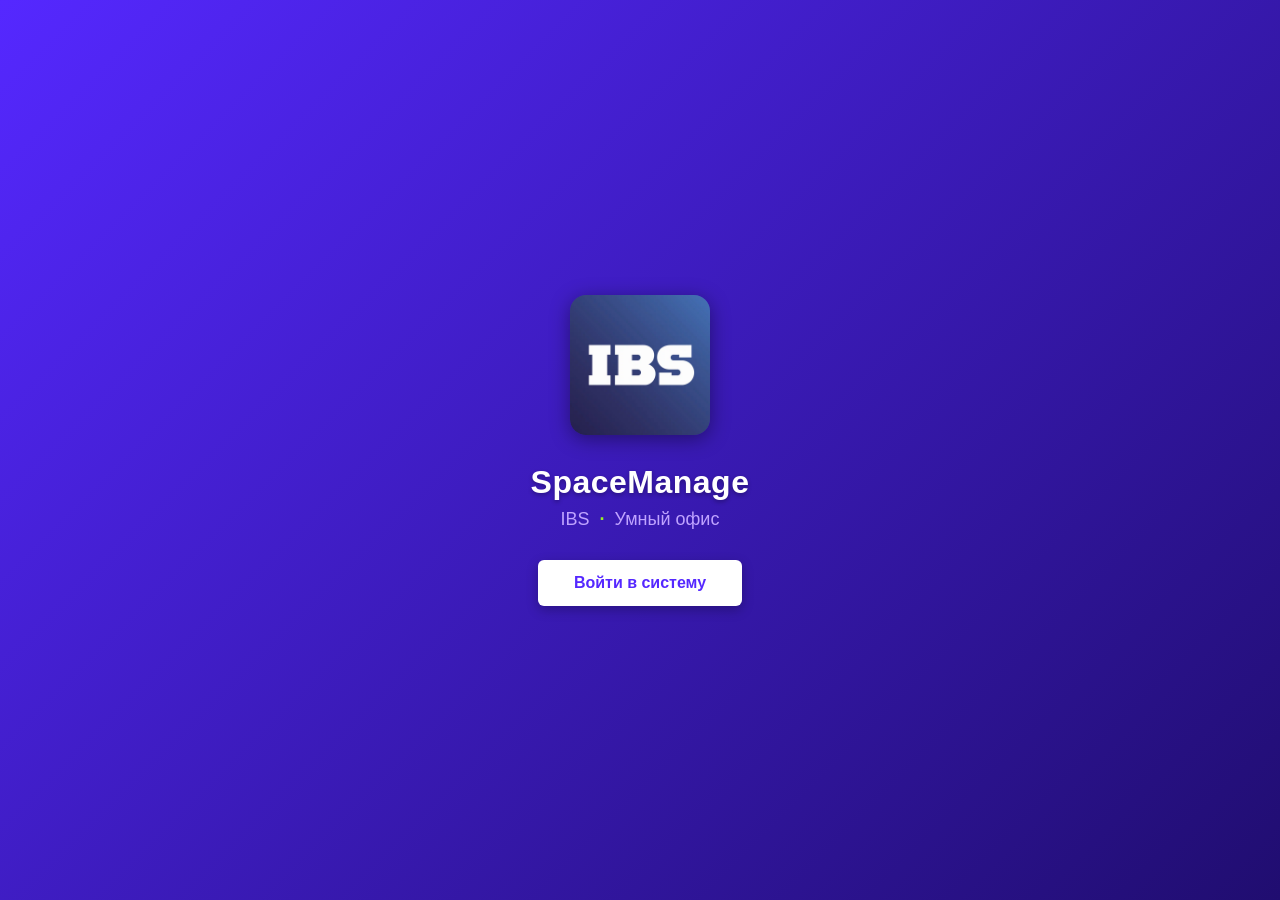
==== frontend/index.html @ 96b79b05 "Basic Frontend connect" ====
<!DOCTYPE html>
<html lang="ru">
<head>
    <meta charset="UTF-8">
    <meta name="viewport" content="width=device-width, initial-scale=1.0">
    <title>SpaceManage — IBS Умный офис</title>
    <style>
        body {
            font-family: Arial, sans-serif;
            background: linear-gradient(135deg, #5528ff 0%, #200d70 100%);
            display: flex;
            flex-direction: column;
            justify-content: center;
            align-items: center;
            height: 100vh;
            margin: 0;
        }
        @keyframes shake {
            0%, 100% { transform: translateX(0); }
            20% { transform: translateX(-8px); }
            40% { transform: translateX(8px); }
            60% { transform: translateX(-8px); }
            80% { transform: translateX(8px); }
        }

        .submit-btn.error {
            background-color: #e74c3c !important;
            color: #fff !important;
            animation: shake 0.4s ease;
        }
        .brand-container { text-align: center; margin-bottom: 30px; }
        .brand-logo { width: 140px; height: 140px; border-radius: 16px; box-shadow: 0 4px 20px rgba(0, 0, 0, 0.4); margin-bottom: 25px; }
        .brand-title { font-size: 32px; font-weight: 700; color: #ffffff; margin: 0 0 8px 0; text-shadow: 0 2px 4px rgba(0,0,0,0.3); letter-spacing: 0.5px; }
        .brand-subtitle { font-size: 18px; color: #bfa3ff; margin: 0; font-weight: normal; }
        .brand-subtitle span { color: #96f023; font-weight: bold; margin: 0 5px; }
        .open-btn { padding: 14px 36px; font-size: 16px; font-weight: bold; color: #5528ff; background-color: #ffffff; border: none; border-radius: 6px; cursor: pointer; transition: all 0.3s ease; box-shadow: 0 4px 12px rgba(0,0,0,0.25); }
        .open-btn:hover { background-color: #f3f4f6; transform: translateY(-2px); box-shadow: 0 6px 18px rgba(0,0,0,0.35); }
        .modal-overlay { display: none; position: fixed; top: 0; left: 0; width: 100%; height: 100%; background-color: rgba(32, 13, 112, 0.6); justify-content: center; align-items: center; z-index: 1000; backdrop-filter: blur(4px); }
        .modal-content { background-color: #fff; padding: 30px; border-radius: 12px; width: 100%; max-width: 400px; box-shadow: 0 10px 30px rgba(0, 0, 0, 0.4); position: relative; }
        .close-btn { position: absolute; top: 10px; right: 15px; font-size: 26px; cursor: pointer; color: #aaa; line-height: 1; }
        .close-btn:hover { color: #5528ff; }
        h2 { margin-top: 0; margin-bottom: 25px; text-align: center; color: #5528ff; font-size: 24px; }
        .form-group { margin-bottom: 18px; }
        .form-group label { display: block; margin-bottom: 6px; font-weight: bold; color: #4b5563; font-size: 14px; }
        .form-group input, .form-group select { width: 100%; padding: 11px; border: 1px solid #d1d5db; border-radius: 6px; box-sizing: border-box; font-size: 14px; outline: none; transition: all 0.2s; }
        .form-group input:focus, .form-group select:focus { border-color: #96f023; box-shadow: 0 0 0 3px rgba(150, 240, 35, 0.3); }
        .submit-btn { width: 100%; padding: 12px; background-color: #96f023; color: #200d70; border: none; border-radius: 6px; font-size: 16px; font-weight: bold; cursor: pointer; margin-top: 10px; transition: all 0.2s; box-shadow: 0 2px 6px rgba(150, 240, 35, 0.2); }
        .submit-btn:hover { background-color: #82df14; box-shadow: 0 4px 12px rgba(150, 240, 35, 0.4); }
        .error-msg { color: #e74c3c; font-size: 12px; margin-top: 5px; display: block; text-align: center; }
    </style>
</head>
<body>

    <div class="brand-container">
        <img class="brand-logo" src="ibs-logo.png" alt="IBS Logo">
        <h1 class="brand-title">SpaceManage</h1>
        <p class="brand-subtitle">IBS <span>·</span> Умный офис</p>
    </div>

    <button class="open-btn" id="openModalBtn">Войти в систему</button>

    <div class="modal-overlay" id="modalOverlay">
        <div class="modal-content">
            <span class="close-btn" id="closeModalBtn">&times;</span>
            <h2>Авторизация</h2>
            <form id="loginForm">
                <div class="form-group">
                    <label for="username">Логин:</label>
                    <input type="text" id="username" required placeholder="Введите логин">
                </div>
                <div class="form-group">
                    <label for="password">Пароль:</label>
                    <input type="password" id="password" required placeholder="Введите пароль">
                </div>
                <div class="form-group">
                    <label for="role">Роль в системе:</label>
                    <select id="role" required>
                        <option value="" disabled selected>Выберите роль</option>
                        <option value="admin">Администратор</option>
                        <option value="employee">Сотрудник</option>
                    </select>
                </div>
                <button type="submit" class="submit-btn">Подтвердить</button>
                <div id="loginError" class="error-msg"></div>
            </form>
        </div>
    </div>

    <script>
        const modalOverlay = document.getElementById('modalOverlay');
        const openModalBtn = document.getElementById('openModalBtn');
        const closeModalBtn = document.getElementById('closeModalBtn');
        const loginForm = document.getElementById('loginForm');
        const loginError = document.getElementById('loginError');
        const submitBtn = document.querySelector('.submit-btn');

        function showButtonError() {
            submitBtn.classList.remove('error');

            // Перезапускаем анимацию
            void submitBtn.offsetWidth;

            submitBtn.classList.add('error');

            setTimeout(() => {
                submitBtn.classList.remove('error');
            }, 1000);
        }

        openModalBtn.addEventListener('click', () => { 
            modalOverlay.style.display = 'flex';
            loginError.textContent = '';
        });
        closeModalBtn.addEventListener('click', () => { modalOverlay.style.display = 'none'; });
        window.addEventListener('click', (event) => { if (event.target === modalOverlay) modalOverlay.style.display = 'none'; });

        loginForm.addEventListener('submit', (event) => {
            event.preventDefault();

            const username = document.getElementById('username').value.trim();
            const role = document.getElementById('role').value;
            const password = document.getElementById('password').value;
            const errorDiv = document.getElementById('loginError');

            errorDiv.textContent = '';

            if (!username) {
                errorDiv.textContent = 'Введите логин';
                showButtonError();
                return;
            }
            if (!password) {
                errorDiv.textContent = 'Введите пароль';
                showButtonError();
                return;
            }
            if (!role) {
                errorDiv.textContent = 'Выберите роль';
                showButtonError();
                return;
            }

            // Для администратора — строгая проверка логина и пароля
            if (role === 'admin') {
                if (username === 'admin' && password === '1234') {
                    // Сохраняем данные пользователя с флагом isAdmin = true
                    const userData = {
                        name: 'Admin',
                        email: 'admin@ibs.ru',
                        role: 'admin',
                        isAdmin: true
                    };
                    localStorage.setItem('officeUser', JSON.stringify(userData));
                    
                    // Также создаём запись в списке сотрудников
                    let employees = JSON.parse(localStorage.getItem('officeEmployees')) || [];
                    if (!employees.some(emp => emp.name === 'Admin')) {
                        employees.push({
                            id: 1,
                            name: 'Admin',
                            email: 'admin@ibs.ru',
                            password: '1234',
                            isAdmin: true
                        });
                        localStorage.setItem('officeEmployees', JSON.stringify(employees));
                    }
                    
                    modalOverlay.style.display = 'none';
                    loginForm.reset();
                    alert('✅ Успешный вход! Добро пожаловать, администратор.');
                    window.location.href = 'base.html';
                } else {
                    errorDiv.textContent = 'Неверный логин или пароль администратора';
                    showButtonError();
                }
            } 
            // Для сотрудника — любой логин/пароль
            else if (role === 'employee') {
                if (password.length < 1) {
                    errorDiv.textContent = 'Введите пароль для входа';
                    showButtonError();
                    return;
                }
                
                const userData = {
                    name: username,
                    email: `${username.toLowerCase()}@ibs.ru`,
                    role: 'employee',
                    isAdmin: false
                };
                localStorage.setItem('officeUser', JSON.stringify(userData));
                
                // Добавляем сотрудника в список, если его там нет
                let employees = JSON.parse(localStorage.getItem('officeEmployees')) || [];
                if (!employees.some(emp => emp.name === username)) {
                    employees.push({
                        id: Date.now(),
                        name: username,
                        email: `${username.toLowerCase()}@ibs.ru`,
                        password: password || 'user123',
                        isAdmin: false
                    });
                    localStorage.setItem('officeEmployees', JSON.stringify(employees));
                }
                
                modalOverlay.style.display = 'none';
                loginForm.reset();
                alert(`✅ Успешный вход! Добро пожаловать, сотрудник ${username}.`);
                window.location.href = 'base.html';
            }
        });
    </script>

</body>
</html>
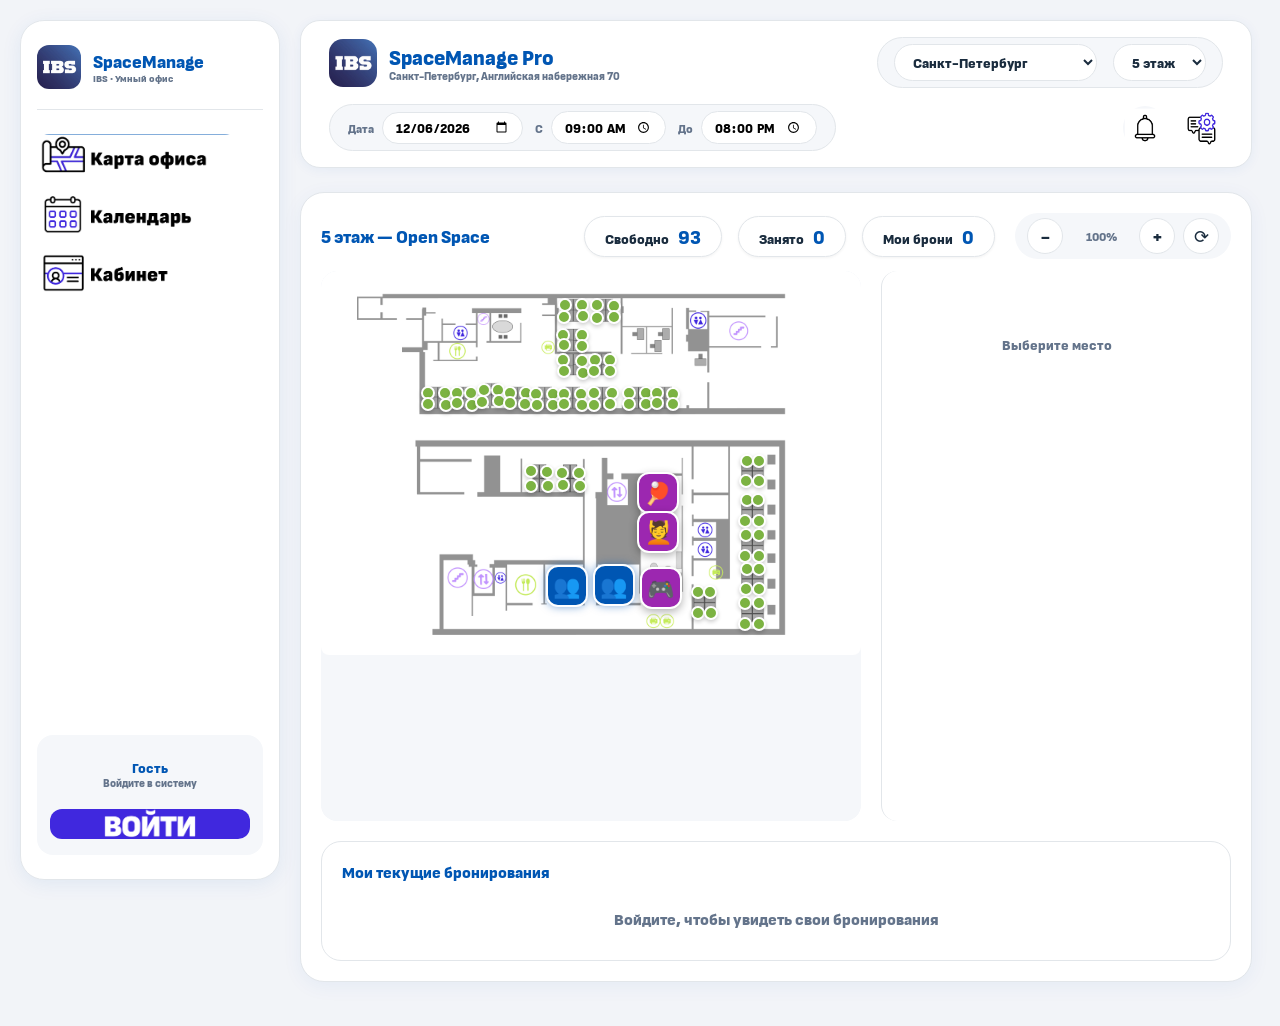
==== commit 8c813196: "frontend connect 1" ====
--- a/frontend/index.html
+++ b/frontend/index.html
@@ -1,215 +1,169 @@
-<!DOCTYPE html>
-<html lang="ru">
-<head>
-    <meta charset="UTF-8">
-    <meta name="viewport" content="width=device-width, initial-scale=1.0">
-    <title>SpaceManage — IBS Умный офис</title>
-    <style>
-        body {
-            font-family: Arial, sans-serif;
-            background: linear-gradient(135deg, #5528ff 0%, #200d70 100%);
-            display: flex;
-            flex-direction: column;
-            justify-content: center;
-            align-items: center;
-            height: 100vh;
-            margin: 0;
-        }
-        @keyframes shake {
-            0%, 100% { transform: translateX(0); }
-            20% { transform: translateX(-8px); }
-            40% { transform: translateX(8px); }
-            60% { transform: translateX(-8px); }
-            80% { transform: translateX(8px); }
-        }
-
-        .submit-btn.error {
-            background-color: #e74c3c !important;
-            color: #fff !important;
-            animation: shake 0.4s ease;
-        }
-        .brand-container { text-align: center; margin-bottom: 30px; }
-        .brand-logo { width: 140px; height: 140px; border-radius: 16px; box-shadow: 0 4px 20px rgba(0, 0, 0, 0.4); margin-bottom: 25px; }
-        .brand-title { font-size: 32px; font-weight: 700; color: #ffffff; margin: 0 0 8px 0; text-shadow: 0 2px 4px rgba(0,0,0,0.3); letter-spacing: 0.5px; }
-        .brand-subtitle { font-size: 18px; color: #bfa3ff; margin: 0; font-weight: normal; }
-        .brand-subtitle span { color: #96f023; font-weight: bold; margin: 0 5px; }
-        .open-btn { padding: 14px 36px; font-size: 16px; font-weight: bold; color: #5528ff; background-color: #ffffff; border: none; border-radius: 6px; cursor: pointer; transition: all 0.3s ease; box-shadow: 0 4px 12px rgba(0,0,0,0.25); }
-        .open-btn:hover { background-color: #f3f4f6; transform: translateY(-2px); box-shadow: 0 6px 18px rgba(0,0,0,0.35); }
-        .modal-overlay { display: none; position: fixed; top: 0; left: 0; width: 100%; height: 100%; background-color: rgba(32, 13, 112, 0.6); justify-content: center; align-items: center; z-index: 1000; backdrop-filter: blur(4px); }
-        .modal-content { background-color: #fff; padding: 30px; border-radius: 12px; width: 100%; max-width: 400px; box-shadow: 0 10px 30px rgba(0, 0, 0, 0.4); position: relative; }
-        .close-btn { position: absolute; top: 10px; right: 15px; font-size: 26px; cursor: pointer; color: #aaa; line-height: 1; }
-        .close-btn:hover { color: #5528ff; }
-        h2 { margin-top: 0; margin-bottom: 25px; text-align: center; color: #5528ff; font-size: 24px; }
-        .form-group { margin-bottom: 18px; }
-        .form-group label { display: block; margin-bottom: 6px; font-weight: bold; color: #4b5563; font-size: 14px; }
-        .form-group input, .form-group select { width: 100%; padding: 11px; border: 1px solid #d1d5db; border-radius: 6px; box-sizing: border-box; font-size: 14px; outline: none; transition: all 0.2s; }
-        .form-group input:focus, .form-group select:focus { border-color: #96f023; box-shadow: 0 0 0 3px rgba(150, 240, 35, 0.3); }
-        .submit-btn { width: 100%; padding: 12px; background-color: #96f023; color: #200d70; border: none; border-radius: 6px; font-size: 16px; font-weight: bold; cursor: pointer; margin-top: 10px; transition: all 0.2s; box-shadow: 0 2px 6px rgba(150, 240, 35, 0.2); }
-        .submit-btn:hover { background-color: #82df14; box-shadow: 0 4px 12px rgba(150, 240, 35, 0.4); }
-        .error-msg { color: #e74c3c; font-size: 12px; margin-top: 5px; display: block; text-align: center; }
-    </style>
-</head>
-<body>
-
-    <div class="brand-container">
-        <img class="brand-logo" src="ibs-logo.png" alt="IBS Logo">
-        <h1 class="brand-title">SpaceManage</h1>
-        <p class="brand-subtitle">IBS <span>·</span> Умный офис</p>
-    </div>
-
-    <button class="open-btn" id="openModalBtn">Войти в систему</button>
-
-    <div class="modal-overlay" id="modalOverlay">
-        <div class="modal-content">
-            <span class="close-btn" id="closeModalBtn">&times;</span>
-            <h2>Авторизация</h2>
-            <form id="loginForm">
-                <div class="form-group">
-                    <label for="username">Логин:</label>
-                    <input type="text" id="username" required placeholder="Введите логин">
-                </div>
-                <div class="form-group">
-                    <label for="password">Пароль:</label>
-                    <input type="password" id="password" required placeholder="Введите пароль">
-                </div>
-                <div class="form-group">
-                    <label for="role">Роль в системе:</label>
-                    <select id="role" required>
-                        <option value="" disabled selected>Выберите роль</option>
-                        <option value="admin">Администратор</option>
-                        <option value="employee">Сотрудник</option>
-                    </select>
-                </div>
-                <button type="submit" class="submit-btn">Подтвердить</button>
-                <div id="loginError" class="error-msg"></div>
-            </form>
-        </div>
-    </div>
-
-    <script>
-        const modalOverlay = document.getElementById('modalOverlay');
-        const openModalBtn = document.getElementById('openModalBtn');
-        const closeModalBtn = document.getElementById('closeModalBtn');
-        const loginForm = document.getElementById('loginForm');
-        const loginError = document.getElementById('loginError');
-        const submitBtn = document.querySelector('.submit-btn');
-
-        function showButtonError() {
-            submitBtn.classList.remove('error');
-
-            // Перезапускаем анимацию
-            void submitBtn.offsetWidth;
-
-            submitBtn.classList.add('error');
-
-            setTimeout(() => {
-                submitBtn.classList.remove('error');
-            }, 1000);
-        }
-
-        openModalBtn.addEventListener('click', () => { 
-            modalOverlay.style.display = 'flex';
-            loginError.textContent = '';
-        });
-        closeModalBtn.addEventListener('click', () => { modalOverlay.style.display = 'none'; });
-        window.addEventListener('click', (event) => { if (event.target === modalOverlay) modalOverlay.style.display = 'none'; });
-
-        loginForm.addEventListener('submit', (event) => {
-            event.preventDefault();
-
-            const username = document.getElementById('username').value.trim();
-            const role = document.getElementById('role').value;
-            const password = document.getElementById('password').value;
-            const errorDiv = document.getElementById('loginError');
-
-            errorDiv.textContent = '';
-
-            if (!username) {
-                errorDiv.textContent = 'Введите логин';
-                showButtonError();
-                return;
-            }
-            if (!password) {
-                errorDiv.textContent = 'Введите пароль';
-                showButtonError();
-                return;
-            }
-            if (!role) {
-                errorDiv.textContent = 'Выберите роль';
-                showButtonError();
-                return;
-            }
-
-            // Для администратора — строгая проверка логина и пароля
-            if (role === 'admin') {
-                if (username === 'admin' && password === '1234') {
-                    // Сохраняем данные пользователя с флагом isAdmin = true
-                    const userData = {
-                        name: 'Admin',
-                        email: 'admin@ibs.ru',
-                        role: 'admin',
-                        isAdmin: true
-                    };
-                    localStorage.setItem('officeUser', JSON.stringify(userData));
-                    
-                    // Также создаём запись в списке сотрудников
-                    let employees = JSON.parse(localStorage.getItem('officeEmployees')) || [];
-                    if (!employees.some(emp => emp.name === 'Admin')) {
-                        employees.push({
-                            id: 1,
-                            name: 'Admin',
-                            email: 'admin@ibs.ru',
-                            password: '1234',
-                            isAdmin: true
-                        });
-                        localStorage.setItem('officeEmployees', JSON.stringify(employees));
-                    }
-                    
-                    modalOverlay.style.display = 'none';
-                    loginForm.reset();
-                    alert('✅ Успешный вход! Добро пожаловать, администратор.');
-                    window.location.href = 'base.html';
-                } else {
-                    errorDiv.textContent = 'Неверный логин или пароль администратора';
-                    showButtonError();
-                }
-            } 
-            // Для сотрудника — любой логин/пароль
-            else if (role === 'employee') {
-                if (password.length < 1) {
-                    errorDiv.textContent = 'Введите пароль для входа';
-                    showButtonError();
-                    return;
-                }
-                
-                const userData = {
-                    name: username,
-                    email: `${username.toLowerCase()}@ibs.ru`,
-                    role: 'employee',
-                    isAdmin: false
-                };
-                localStorage.setItem('officeUser', JSON.stringify(userData));
-                
-                // Добавляем сотрудника в список, если его там нет
-                let employees = JSON.parse(localStorage.getItem('officeEmployees')) || [];
-                if (!employees.some(emp => emp.name === username)) {
-                    employees.push({
-                        id: Date.now(),
-                        name: username,
-                        email: `${username.toLowerCase()}@ibs.ru`,
-                        password: password || 'user123',
-                        isAdmin: false
-                    });
-                    localStorage.setItem('officeEmployees', JSON.stringify(employees));
-                }
-                
-                modalOverlay.style.display = 'none';
-                loginForm.reset();
-                alert(`✅ Успешный вход! Добро пожаловать, сотрудник ${username}.`);
-                window.location.href = 'base.html';
-            }
-        });
-    </script>
-
-</body>
+<!DOCTYPE html>
+<html lang="ru">
+<head>
+    <meta charset="UTF-8">
+    <meta name="viewport" content="width=device-width, initial-scale=1.0, user-scalable=no">
+    <title>SpaceManage Pro — IBS</title>
+    <link rel="stylesheet" href="css/base.css">
+</head>
+<body>
+<div class="app-wrapper">
+    <div class="sidebar-menu">
+        <div class="menu-logo">
+            <div class="menu-logo-img" id="menuLogoContainer">IBS</div>
+            <div class="menu-logo-text"><h2>SpaceManage</h2><p>IBS · Умный офис</p></div>
+        </div>
+        <div class="menu-nav">
+            <div class="menu-item btn-mp animated-btn" data-page="map">Карта офиса</div>
+            <div class="menu-item btn-cl animated-btn" data-page="calendar">Календарь</div>
+            <div class="menu-item btn-wp animated-btn" data-page="profile">Личный кабинет</div>
+        </div>
+        <div class="menu-user-card" id="menuUserCard">
+            <div class="menu-user-name" id="menuUserName">Гость</div>
+            <div class="menu-user-email" id="menuUserEmail">Войдите в систему</div>
+            <button class="btn-enter animated-btn" id="menuLoginBtn">Войти</button>
+            <button class="btn-ex animated-btn" id="menuLogoutBtn">Выйти</button>
+        </div>
+    </div>
+    <div class="main-area">
+        <div class="main-header">
+            <div class="logo-area">
+                <div class="logo-img-header" id="headerLogoContainer">IBS</div>
+                <div class="logo-text"><h1>SpaceManage Pro</h1><p>Санкт-Петербург, Английская набережная 70</p></div>
+            </div>
+            <div class="nav-controls">
+                <div class="office-selector"><select id="officeSelect"><option value="spb" selected>Санкт-Петербург</option><option value="msk">Москва — в разработке</option><option value="kazan">Казань — в разработке</option></select></div>
+                <div class="floor-selector"><select id="floorSelect"><option value="5" selected>5 этаж</option><option value="3">3 этаж</option></select></div>
+            </div>
+            <div class="filter-bar">
+                <div class="filter-group"><label>Дата</label><input type="date" id="globalDateFilter"></div>
+                <div class="filter-group"><label>С</label><input type="time" id="globalStartFilter" value="09:00"></div>
+                <div class="filter-group"><label>До</label><input type="time" id="globalEndFilter" value="20:00"></div>
+            </div>
+            <div class="header-actions">
+                <div class="dropdown"><button class="icon-btn animated-btn" id="notifBtn"></button><span id="notifBadge" class="notification-badge"></span><div class="dropdown-menu" id="notifMenu"><div class="dropdown-header">Уведомления<button id="clearAllNotifBtn" style="background:none;border:none;cursor:pointer;">✖</button></div><div id="notificationsList"></div></div></div>
+                <div class="dropdown"><button class="icon-btn animated-btn" id="profileBtn"></button><div class="dropdown-menu" id="profileMenu"><div class="dropdown-header" id="profileHeader">Профиль</div><div class="dropdown-item" id="viewProfileBtn">Мой профиль</div><div class="dropdown-item" id="loginBtnItem">Войти</div><div class="dropdown-item" id="logoutBtnItem" style="display:none;">Выйти</div></div></div>
+            </div>
+        </div>
+        <div id="mapPage"></div>
+        <div id="calendarPage" class="calendar-view">
+            <div class="calendar-stats">
+                <div class="stat-card">Мои брони <span id="calendarBookingsCount">0</span></div>
+            </div>
+            <div class="calendar-header"><button class="btn btn-secondary" id="prevMonthBtn">Назад</button><h2 id="currentMonthYear"></h2><button class="btn btn-secondary" id="nextMonthBtn">Вперёд</button></div>
+            <div class="calendar-grid" id="calendarGrid"><div class="calendar-weekday">Пн</div><div class="calendar-weekday">Вт</div><div class="calendar-weekday">Ср</div><div class="calendar-weekday">Чт</div><div class="calendar-weekday">Пт</div><div class="calendar-weekday">Сб</div><div class="calendar-weekday">Вс</div></div>
+        </div>
+        <div id="profilePage" class="profile-page">
+            <div class="profile-header"><div class="profile-title">Личный кабинет</div><button class="back-btn" id="backToMapBtn">На карту</button></div>
+            <div id="profileBookingsContainer" style="margin-bottom:20px;"><h4>Мои активные бронирования</h4><div id="profileBookingsList"></div></div>
+            <div id="adminPanelContainer"></div>
+        </div>
+    </div>
+</div>
+
+<!-- Модальное окно бронирования -->
+<div id="bookingModal" class="booking-modal">
+    <div class="booking-modal-content">
+        <h3>Бронирование места</h3>
+        <div id="modalSelectedSpace" style="margin-bottom: 20px; font-weight: 500; color: var(--ibs-blue);">—</div>
+        <div class="booking-two-columns">
+            <div class="booking-left-column">
+                <div class="form-group">
+                    <label>Дата</label>
+                    <input type="date" id="modalBookingDate">
+                </div>
+                <div class="form-group">
+                    <label>Начало</label>
+                    <input type="time" id="modalStartTime">
+                </div>
+                <div class="form-group">
+                    <label>Конец</label>
+                    <input type="time" id="modalEndTime">
+                </div>
+            </div>
+            <div class="booking-right-column">
+                <div class="invite-group">
+                    <div class="invite-header">
+                        <label>Пригласить коллег</label>
+                        <span id="capacityInfo" class="capacity-info"></span>
+                        <button type="button" class="add-invite-btn" id="addInviteBtn">+</button>
+                    </div>
+                    <div class="invite-list-wrapper">
+                        <div id="inviteListContainer" class="invite-list"></div>
+                    </div>
+                </div>
+            </div>
+        </div>
+        <div class="modal-buttons">
+            <button class="btn-cancel animated-btn" id="closeModalBtn">Отмена</button>
+            <button class="btn-book animated-btn" id="confirmBookingBtn">Забронировать</button>
+        </div>
+    </div>
+</div>
+
+<!-- Подтверждение бронирования -->
+<div class="confirm-popup" id="confirmPopup">
+    <div class="confirm-popup-title">Подтвердите бронирование</div>
+    <div id="confirmPopupInfo">—</div>
+    <div class="confirm-popup-btns">
+        <button class="btn-cancel animated-btn" id="confirmPopupCancelBtn">Отмена</button>
+        <button class="btn-ok animated-btn" id="confirmPopupOkBtn">Подтвердить</button>
+    </div>
+</div>
+
+<!-- Редактирование брони -->
+<div id="editModal" class="booking-modal">
+    <div class="booking-modal-content">
+        <h3>Редактирование брони</h3>
+        <div id="editSelectedSpace" style="margin-bottom: 20px; font-weight: 500; color: var(--ibs-blue);">—</div>
+        <div class="booking-two-columns">
+            <div class="booking-left-column">
+                <div class="form-group">
+                    <label>Дата</label>
+                    <input type="date" id="editBookingDate">
+                </div>
+                <div class="form-group">
+                    <label>Начало</label>
+                    <input type="time" id="editStartTime">
+                </div>
+                <div class="form-group">
+                    <label>Конец</label>
+                    <input type="time" id="editEndTime">
+                </div>
+            </div>
+            <div class="booking-right-column">
+                <div class="invite-group">
+                    <div class="invite-header">
+                        <label>Пригласить коллег</label>
+                        <span id="editCapacityInfo" class="capacity-info"></span>
+                        <button type="button" class="add-invite-btn" id="editAddInviteBtn">+</button>
+                    </div>
+                    <div class="invite-list-wrapper">
+                        <div id="editInviteListContainer" class="invite-list"></div>
+                    </div>
+                </div>
+            </div>
+        </div>
+        <div class="modal-buttons">
+            <button class="btn-ok animated-btn" id="saveEditBtn">Сохранить</button>
+            <button class="animated-btn btn-clo" id="closeEditBtn">Закрыть</button>
+        </div>
+    </div>
+</div>
+
+<!-- Авторизация -->
+<div id="authModal" class="booking-modal">
+    <div class="booking-modal-content">
+        <h3>Авторизация</h3>
+        <div class="form-group"><input type="text" id="loginLogin" placeholder="Логин"></div>
+        <div class="form-group"><input type="password" id="loginPassword" placeholder="Пароль"></div>
+        <div class="modal-buttons">
+            <button class="btn-secondary" id="closeAuthBtn">Отмена</button>
+            <button class="btn-primary" id="doLoginBtn">Войти</button>
+        </div>
+    </div>
+</div>
+<script src="js/floor.js"></script>
+<script src="js/base.js"></script>
+</body>
 </html>
--- a/frontend/css/base.css
+++ b/frontend/css/base.css
@@ -0,0 +1,385 @@
+@font-face {
+    font-family: 'Attractive-Black';
+    src: url('../assets/Attractive-Black.ttf') format('truetype');
+    font-weight: normal;
+    font-style: normal;
+}
+* { box-sizing: border-box; margin: 0; padding: 0; font-family: 'Attractive-Black', 'Segoe UI', sans-serif; }
+body { background-color: #F2F4F8; color: #1A2C3E; }
+
+:root {
+    --ibs-blue: #0056B3;
+    --ibs-lime: #7CB342;
+    --ibs-purple: #9C27B0;
+    --ibs-light-bg: #F5F7FA;
+    --ibs-border: #E2E6EA;
+    --ibs-text-dark: #1A2C3E;
+    --ibs-text-light: #64748B;
+    --ibs-white: #FFFFFF;
+}
+
+.app-wrapper { display: flex; min-height: 100vh; max-width: 1600px; margin: 0 auto; }
+.sidebar-menu {
+    width: 260px; background: var(--ibs-white); border-radius: 24px; margin: 20px 0 20px 20px;
+    padding: 24px 16px; box-shadow: 0 4px 20px rgba(0,86,179,0.08); border: 1px solid var(--ibs-border);
+    display: flex; flex-direction: column; gap: 24px; height: calc(100vh - 40px);
+    position: sticky; top: 20px; overflow-y: auto;
+}
+.menu-logo { display: flex; align-items: center; gap: 12px; padding-bottom: 20px; border-bottom: 1px solid var(--ibs-border); }
+.menu-logo-img { width: 44px; height: 44px; border-radius: 12px; object-fit: contain; background: var(--ibs-blue); display: flex; align-items: center; justify-content: center; color: var(--ibs-white); font-size: 22px; font-weight: 700; flex-shrink: 0; }
+.menu-logo-text h2 { font-size: 1.1rem; color: var(--ibs-blue); font-weight: 700; }
+.menu-logo-text p { font-size: 0.65rem; color: var(--ibs-text-light); }
+.menu-nav { display: flex; flex-direction: column; gap: 8px; }
+.menu-item { display: flex; align-items: center; gap: 14px; padding: 12px 16px; border-radius: 14px; cursor: pointer; transition: all 0.2s; color: var(--ibs-text-dark); font-weight: 500; font-size: 0.9rem; background: transparent; }
+.menu-item:hover { background: var(--ibs-light-bg); }
+.menu-item.active { background: var(--ibs-blue); color: var(--ibs-white); }
+.menu-user-card { margin-top: auto; background: var(--ibs-light-bg); border-radius: 16px; padding: 16px; text-align: center; display: flex; flex-direction: column; align-items: center; }
+.menu-user-name { font-weight: 600; color: var(--ibs-blue); margin-top: 8px; font-size: 0.9rem; word-break: break-word; }
+.menu-user-email { font-size: 0.7rem; color: var(--ibs-text-light); word-break: break-word; }
+.main-area { flex: 1; padding: 20px 28px 20px 20px; min-width: 0; }
+.main-header { background: var(--ibs-white); border-radius: 20px; margin-bottom: 24px; box-shadow: 0 2px 12px rgba(0,86,179,0.06); padding: 16px 28px; display: flex; justify-content: space-between; align-items: center; flex-wrap: wrap; gap: 16px; border: 1px solid var(--ibs-border); }
+.logo-area { display: flex; align-items: center; gap: 12px; }
+.logo-img-header { width: 48px; height: 48px; border-radius: 14px; object-fit: contain; background: var(--ibs-blue); display: flex; align-items: center; justify-content: center; color: var(--ibs-white); font-size: 26px; font-weight: 800; flex-shrink: 0; }
+.logo-text h1 { font-size: 1.3rem; font-weight: 700; color: var(--ibs-blue); }
+.logo-text p { font-size: 0.7rem; color: var(--ibs-text-light); }
+.nav-controls { display: flex; align-items: center; gap: 16px; background: var(--ibs-light-bg); padding: 6px 16px; border-radius: 40px; border: 1px solid var(--ibs-border); }
+.office-selector select, .floor-selector select { padding: 8px 14px; border: 1px solid var(--ibs-border); border-radius: 30px; font-size: 0.85rem; background: var(--ibs-white); cursor: pointer; color: var(--ibs-text-dark); }
+.filter-bar { display: flex; align-items: center; gap: 12px; background: var(--ibs-light-bg); padding: 6px 18px; border-radius: 40px; border: 1px solid var(--ibs-border); }
+.filter-group { display: flex; align-items: center; gap: 8px; }
+.filter-group label { font-size: 0.75rem; font-weight: 500; color: var(--ibs-text-light); }
+.filter-group input { padding: 6px 12px; border: 1px solid var(--ibs-border); border-radius: 30px; font-size: 0.8rem; background: var(--ibs-white); }
+.header-actions { display: flex; align-items: center; gap: 12px; }
+.icon-btn { background: var(--ibs-light-bg); border: none; cursor: pointer; padding: 10px; border-radius: 50%; width: 44px; height: 44px; display: flex; align-items: center; justify-content: center; transition: all 0.2s; position: relative; }
+.icon-btn:hover { background: var(--ibs-border); transform: scale(1.02); }
+.notification-badge{position:absolute;top:2px;right:2px;background:#dc2626;color:#fff;border-radius:999px;min-width:18px;height:18px;padding:0 4px;font-size:11px;display:none;align-items:center;justify-content:center;font-weight:700;}
+.dropdown { position: relative; }
+.dropdown-menu { position: absolute; top: 55px; right: 0; background: var(--ibs-white); border-radius: 20px; box-shadow: 0 12px 35px rgba(0,86,179,0.12); min-width: 320px; display: none; z-index: 1000; border: 1px solid var(--ibs-border); }
+.dropdown-menu.show { display: block; animation: slideDown 0.2s ease; }
+@keyframes slideDown { from { opacity: 0; transform: translateY(-10px); } to { opacity: 1; transform: translateY(0); } }
+.dropdown-header { padding: 14px 18px; background: var(--ibs-light-bg); border-bottom: 1px solid var(--ibs-border); font-weight: 600; color: var(--ibs-blue); display: flex; justify-content: space-between; border-radius: 20px 20px 0 0; }
+.dropdown-item { padding: 12px 18px; cursor: pointer; transition: background 0.2s; display: flex; align-items: center; gap: 12px; border-bottom: 1px solid var(--ibs-border); font-size: 0.85rem; color: var(--ibs-text-dark); }
+.dropdown-item:hover { background: var(--ibs-light-bg); }
+.map-container { background: var(--ibs-white); border-radius: 24px; padding: 20px; box-shadow: 0 4px 20px rgba(0,86,179,0.06); border: 1px solid var(--ibs-border); margin-bottom: 24px; }
+.map-header {
+    display: flex;
+    justify-content: space-between;
+    align-items: center;
+    margin-bottom: 12px;
+    flex-wrap: wrap;
+    gap: 12px;
+}
+.map-title { font-weight: 700; font-size: 1.1rem; color: var(--ibs-blue); }
+.right-header-group {
+    display: flex;
+    gap: 20px;
+    align-items: center;
+    flex-wrap: wrap;
+}
+.stats-bar {
+    display: flex;
+    gap: 16px;
+    align-items: center;
+    flex-wrap: wrap;
+}
+.stat-card {
+    background: var(--ibs-white);
+    padding: 8px 20px;
+    border-radius: 40px;
+    font-size: 0.85rem;
+    font-weight: 500;
+    border: 1px solid var(--ibs-border);
+    color: var(--ibs-text-dark);
+    box-shadow: 0 1px 3px rgba(0,0,0,0.05);
+}
+.stat-card span {
+    color: var(--ibs-blue);
+    font-weight: 700;
+    font-size: 1.2rem;
+    margin-left: 6px;
+}
+.zoom-controls {
+    display: flex;
+    gap: 8px;
+    align-items: center;
+    background: var(--ibs-light-bg);
+    padding: 5px 12px;
+    border-radius: 30px;
+}
+.zoom-btn {
+    background: var(--ibs-white);
+    border: 1px solid var(--ibs-border);
+    width: 36px;
+    height: 36px;
+    border-radius: 30px;
+    font-size: 18px;
+    cursor: pointer;
+    transition: all 0.2s;
+    color: var(--ibs-text-dark);
+}
+.zoom-btn:hover { background: var(--ibs-border); transform: scale(1.05); }
+.zoom-level { font-size: 12px; color: var(--ibs-text-light); min-width: 60px; text-align: center; font-weight: 500; }
+.editor-controls {
+    display: flex;
+    gap: 10px;
+    margin: 16px 0 20px 0;
+    flex-wrap: wrap;
+    align-items: center;
+}
+.mode-btn { background-color: var(--ibs-text-light); color: var(--ibs-white); border: none; padding: 8px 16px; border-radius: 6px; cursor: pointer; font-size: 14px; transition: all 0.2s; }
+.mode-btn:hover { opacity: 0.85; }
+.mode-btn-active { background-color: var(--ibs-lime) !important; }
+.move-btn { background-color: var(--ibs-blue); }
+.delete-btn-mode { background-color: #e74c3c; }
+.add-btn { background-color: var(--ibs-lime); }
+.reset-map-btn { background-color: var(--ibs-purple); }
+.legend { display: flex; gap: 20px; flex-wrap: wrap; }
+.legend-item { display: flex; align-items: center; gap: 8px; font-size: 0.75rem; }
+.legend-color { width: 16px; height: 16px; border-radius: 50%; }
+.map-content { display: flex; flex: 1; gap: 20px; }
+.map-area { flex: 1; position: relative; min-height: 500px; overflow: hidden; border-radius: 16px; background: var(--ibs-light-bg); }
+.map-wrapper { position: relative; width: 100%; height: 100%; min-height: 550px; overflow: auto; background: var(--ibs-light-bg); border-radius: 16px; cursor: grab; }
+.map-wrapper:active { cursor: grabbing; }
+.map-inner { position: relative; transform-origin: 0 0; transition: transform 0.1s ease; width: 100%; display: inline-block; }
+.office-plan-img { width: 100%; height: auto; display: block; border-radius: 8px; pointer-events: none; user-select: none; }
+.floor-placeholder { width: 100%; min-height: 550px; background: linear-gradient(135deg, var(--ibs-light-bg) 0%, var(--ibs-border) 100%); border-radius: 8px; display: flex; align-items: center; justify-content: center; flex-direction: column; gap: 12px; color: var(--ibs-text-light); font-size: 1.1rem; pointer-events: none; }
+.map-object { position: absolute; z-index: 5; transition: transform 0.15s ease; transform: translate(-50%, -50%); display: flex; justify-content: center; align-items: center; user-select: none; cursor: pointer; }
+.map-object:hover { transform: translate(-50%, -50%) scale(1.2); z-index: 10; }
+.object-infra { width: 32px; height: 32px; border-radius: 50%; background-color: var(--ibs-text-dark); color: var(--ibs-white); font-size: 14px; font-weight: bold; box-shadow: 0 3px 8px rgba(0,0,0,0.3); border: 2px solid var(--ibs-white); }
+.object-chair { width: 14px; height: 14px; border-radius: 50%; border: 2px solid var(--ibs-white); box-shadow: 0 2px 4px rgba(0,0,0,0.2); transition: transform 0.15s ease; }
+.chair-available { background-color: var(--ibs-lime); }
+.chair-occupied { background-color: #e74c3c; }
+.chair-highlighted { animation: pulse 0.8s infinite alternate; box-shadow: 0 0 15px var(--ibs-blue); border-color: var(--ibs-blue); width: 20px; height: 20px; z-index: 8; }
+@keyframes pulse { from { transform: translate(-50%, -50%) scale(1); } to { transform: translate(-50%, -50%) scale(1.3); } }
+
+.object-meeting-room { width: 42px; height: 42px; border-radius: 12px; background-color: var(--ibs-blue); color: var(--ibs-white); font-size: 22px; font-weight: bold; box-shadow: 0 3px 8px rgba(0,0,0,0.3); border: 2px solid var(--ibs-white); cursor: pointer; display: flex; align-items: center; justify-content: center; }
+.object-meeting-room:hover { transform: translate(-50%, -50%) scale(1.15); }
+.meeting-available { background-color: var(--ibs-blue); box-shadow: 0 0 8px rgba(0,86,179,0.5); }
+.meeting-occupied { background-color: #e74c3c; }
+.meeting-highlighted { animation: pulse-meeting 0.8s infinite alternate; box-shadow: 0 0 20px var(--ibs-lime); border-color: var(--ibs-lime); width: 48px; height: 48px; z-index: 8; }
+@keyframes pulse-meeting { from { transform: translate(-50%, -50%) scale(1); } to { transform: translate(-50%, -50%) scale(1.2); } }
+
+.object-recreation { width: 42px; height: 42px; border-radius: 12px; background-color: var(--ibs-purple); color: var(--ibs-white); font-size: 22px; font-weight: bold; box-shadow: 0 3px 8px rgba(0,0,0,0.3); border: 2px solid var(--ibs-white); cursor: pointer; display: flex; align-items: center; justify-content: center; }
+.object-recreation:hover { transform: translate(-50%, -50%) scale(1.15); }
+.rec-available { background-color: var(--ibs-purple); }
+.rec-occupied { background-color: #e74c3c; }
+
+.tooltip { position: fixed; background: var(--ibs-text-dark); color: var(--ibs-white); padding: 10px 16px; border-radius: 12px; font-size: 0.75rem; z-index: 1500; pointer-events: none; white-space: nowrap; box-shadow: 0 4px 12px rgba(0,0,0,0.15); }
+.tooltip::before { content: ''; position: absolute; top: -6px; left: 50%; transform: translateX(-50%); border-left: 6px solid transparent; border-right: 6px solid transparent; border-bottom: 6px solid var(--ibs-text-dark); }
+.sidebar { width: 350px; background-color: var(--ibs-white); border-left: 1px solid var(--ibs-border); padding: 25px; display: flex; flex-direction: column; gap: 20px; overflow-y: auto; border-radius: 16px; }
+.info-card { background-color: var(--ibs-light-bg); border: 1px solid var(--ibs-border); border-radius: 8px; padding: 15px; }
+.info-card h3 { margin-bottom: 8px; color: var(--ibs-blue); font-size: 18px; }
+.nearest-title { font-weight: 600; font-size: 14px; color: var(--ibs-text-dark); margin-top: 15px; margin-bottom: 8px; }
+.nearest-list { list-style: none; display: flex; flex-direction: column; gap: 8px; }
+.nearest-item { background: var(--ibs-white); border: 1px solid var(--ibs-border); padding: 10px; border-radius: 6px; font-size: 13px; display: flex; justify-content: space-between; align-items: center; cursor: pointer; color: var(--ibs-text-dark); }
+.nearest-item:hover { background: var(--ibs-light-bg); }
+.empty-state { color: var(--ibs-text-light); text-align: center; margin-top: 40px; font-size: 14px; }
+.my-bookings-section {
+    margin-top: 20px;
+    background: var(--ibs-white);
+    border-radius: 20px;
+    padding: 20px;
+    border: 1px solid var(--ibs-border);
+}
+.my-bookings-title {
+    font-weight: 700;
+    font-size: 1rem;
+    color: var(--ibs-blue);
+    margin-bottom: 16px;
+}
+.my-bookings-list {
+    display: flex;
+    flex-direction: column;
+    gap: 12px;
+}
+.my-booking-item {
+    background: var(--ibs-light-bg);
+    border-radius: 12px;
+    padding: 12px 16px;
+    display: flex;
+    justify-content: space-between;
+    align-items: center;
+    flex-wrap: wrap;
+    gap: 10px;
+    border: 1px solid var(--ibs-border);
+}
+.my-booking-info {
+    font-size: 0.85rem;
+    color: var(--ibs-text-dark);
+}
+.my-booking-info strong {
+    color: var(--ibs-blue);
+}
+.btn-cancel-small {
+    background: #FEE2E2;
+    color: #DC2626;
+    border: none;
+    padding: 6px 14px;
+    border-radius: 30px;
+    font-size: 0.7rem;
+    cursor: pointer;
+    transition: all 0.2s;
+}
+.btn-cancel-small:hover {
+    background: #FECACA;
+}
+.calendar-view { display: none; background: var(--ibs-white); border-radius: 24px; padding: 24px; border: 1px solid var(--ibs-border); margin-bottom: 24px; }
+.calendar-view.show { display: block; }
+.calendar-header { display: flex; justify-content: space-between; align-items: center; margin-bottom: 24px; }
+.calendar-grid { display: grid; grid-template-columns: repeat(7, 1fr); gap: 8px; }
+.calendar-weekday { text-align: center; font-weight: 600; color: var(--ibs-text-light); padding: 12px; }
+.calendar-day { background: var(--ibs-light-bg); border-radius: 12px; padding: 12px 8px; text-align: center; cursor: pointer; transition: all 0.2s; min-height: 80px; }
+.calendar-day:hover { background: var(--ibs-border); }
+.calendar-day-number { font-weight: 600; font-size: 1rem; margin-bottom: 4px; color: var(--ibs-text-dark); }
+.booking-dot { width: 6px; height: 6px; background: var(--ibs-blue); border-radius: 50%; margin: 2px auto; }
+.event-badge { background: var(--ibs-blue); color: var(--ibs-white); font-size: 10px; padding: 2px 6px; border-radius: 20px; margin-top: 4px; display: inline-block; }
+.calendar-stats { display: flex; gap: 16px; margin-bottom: 20px; justify-content: flex-end; flex-wrap: wrap; }
+
+.booking-modal { display: none; position: fixed; top: 0; left: 0; width: 100%; height: 100%; background: rgba(0,0,0,0.5); backdrop-filter: blur(4px); z-index: 2000; align-items: center; justify-content: center; }
+.booking-modal.show { display: flex; }
+.booking-modal-content { background: var(--ibs-white); border-radius: 28px; padding: 28px; max-width: 800px; width: 90%; max-height: 85vh; overflow-y: auto; animation: slideUp 0.3s ease; box-shadow: 0 25px 50px -12px rgba(0,86,179,0.25); }
+.booking-modal-content h3 { margin-bottom: 20px; color: var(--ibs-blue); font-size: 1.3rem; }
+.booking-two-columns { display: flex; gap: 30px; flex-wrap: wrap; }
+.booking-left-column { flex: 1; min-width: 220px; }
+.booking-right-column { flex: 1; min-width: 220px; }
+.booking-two-columns.single-seat-mode { justify-content: center; }
+.booking-two-columns.single-seat-mode .booking-left-column { max-width: 320px; flex: none; }
+.booking-two-columns.single-seat-mode .booking-right-column { display:none; }
+
+.form-group { margin-bottom: 20px; }
+.form-group label { display: block; font-weight: 500; font-size: 0.8rem; color: var(--ibs-text-light); margin-bottom: 6px; }
+.form-group input, .form-group select { width: 100%; padding: 12px 14px; border: 1px solid var(--ibs-border); border-radius: 14px; font-size: 0.9rem; color: var(--ibs-text-dark); background: var(--ibs-white); }
+.invite-group { margin-bottom: 20px; }
+.invite-header { display: flex; align-items: center; gap: 10px; margin-bottom: 10px; flex-wrap: wrap; }
+.invite-header label { font-weight: 500; font-size: 0.8rem; color: var(--ibs-text-light); margin-bottom: 0; }
+.capacity-info { font-size: 0.7rem; color: var(--ibs-text-light); background: var(--ibs-light-bg); padding: 4px 8px; border-radius: 12px; }
+.add-invite-btn { background: var(--ibs-blue); color: var(--ibs-white); border: none; width: 32px; height: 32px; border-radius: 50%; cursor: pointer; font-size: 20px; display: flex; align-items: center; justify-content: center; transition: all 0.2s; }
+.add-invite-btn:disabled { background: var(--ibs-text-light); cursor: not-allowed; opacity: 0.5; }
+.add-invite-btn:disabled:hover { transform: none; }
+.add-invite-btn:hover { background: #004494; transform: scale(1.05); }
+.invite-list-wrapper { max-height: 250px; overflow-y: auto; border-radius: 12px; background: var(--ibs-light-bg); padding: 8px; }
+.invite-list { display: flex; flex-direction: column; gap: 8px; }
+.invite-item { display: flex; align-items: center; gap: 8px; background: var(--ibs-white); border-radius: 12px; padding: 8px 12px; border: 1px solid var(--ibs-border); }
+.invite-item input { flex: 1; padding: 8px 12px; border: 1px solid var(--ibs-border); border-radius: 10px; font-size: 0.85rem; background: var(--ibs-white); color: var(--ibs-text-dark); }
+.remove-invite-btn { background: #e74c3c; color: var(--ibs-white); border: none; width: 28px; height: 28px; border-radius: 50%; cursor: pointer; font-size: 16px; display: flex; align-items: center; justify-content: center; transition: all 0.2s; }
+.remove-invite-btn:hover { background: #c0392b; transform: scale(1.05); }
+.modal-buttons { display: flex; gap: 12px; margin-top: 24px; flex-direction: column; align-items: center; }
+.btn { padding: 12px 20px; border-radius: 40px; font-weight: 600; cursor: pointer; border: none; font-size: 0.9rem; }
+.btn-primary { background: var(--ibs-blue); color: var(--ibs-white); flex: 1; }
+.btn-secondary { background: var(--ibs-light-bg); color: var(--ibs-text-dark); flex: 1; border: 1px solid var(--ibs-border); }
+.type-selector { display: grid; grid-template-columns: 1fr 1fr; gap: 10px; margin-bottom: 15px; }
+.type-option { padding: 10px; border: 1px solid var(--ibs-border); border-radius: 12px; cursor: pointer; text-align: center; transition: all 0.2s; background: var(--ibs-white); font-size: 0.85rem; color: var(--ibs-text-dark); }
+.type-option.selected { background: var(--ibs-blue); color: var(--ibs-white); border-color: var(--ibs-blue); }
+.profile-page { display: none; background: var(--ibs-white); border-radius: 24px; padding: 28px; margin-bottom: 24px; border: 1px solid var(--ibs-border); }
+.profile-page.show { display: block; }
+.profile-header { display: flex; justify-content: space-between; margin-bottom: 24px; padding-bottom: 16px; border-bottom: 2px solid var(--ibs-border); }
+.profile-title { font-size: 1.5rem; font-weight: 700; color: var(--ibs-blue); }
+.booking-item, .history-item { background: var(--ibs-light-bg); padding: 14px; border-radius: 16px; margin-bottom: 10px; display: flex; justify-content: space-between; align-items: center; flex-wrap: wrap; gap: 10px; }
+.booking-actions { display: flex; gap: 8px; }
+.btn-cancel-booking { background: #FEE2E2; color: #DC2626; border: none; padding: 6px 14px; border-radius: 30px; font-size: 0.7rem; cursor: pointer; }
+.btn-edit-booking { background: #FEF3C7; color: #D97706; border: none; padding: 6px 14px; border-radius: 30px; font-size: 0.7rem; cursor: pointer; }
+.back-btn { background: var(--ibs-light-bg); border: 1px solid var(--ibs-border); padding: 8px 20px; border-radius: 30px; cursor: pointer; font-size: 0.85rem; color: var(--ibs-text-dark); }
+.admin-panel { margin-top: 24px; background: var(--ibs-light-bg); border-radius: 20px; padding: 20px; border: 1px solid var(--ibs-border); }
+.admin-panel h3 { font-size: 1.2rem; color: var(--ibs-blue); margin-bottom: 16px; display: flex; align-items: center; gap: 8px; }
+.admin-users-list { max-height: 300px; overflow-y: auto; margin-bottom: 20px; }
+.admin-user-item { background: var(--ibs-white); padding: 12px 16px; border-radius: 12px; margin-bottom: 8px; display: flex; justify-content: space-between; align-items: center; border: 1px solid var(--ibs-border); }
+.admin-user-info { display: flex; flex-direction: column; gap: 4px; }
+.admin-user-name { font-weight: 600; color: var(--ibs-blue); }
+.admin-user-email { font-size: 0.7rem; color: var(--ibs-text-light); }
+.admin-user-pass { font-size: 0.65rem; color: var(--ibs-text-light); }
+.admin-delete-btn { background: #FEE2E2; border: none; color: #DC2626; padding: 6px 12px; border-radius: 20px; cursor: pointer; font-size: 0.7rem; transition: all 0.2s; }
+.admin-delete-btn:hover { background: #FECACA; }
+.admin-add-form { display: flex; flex-wrap: wrap; gap: 12px; margin-top: 16px; padding-top: 16px; border-top: 1px solid var(--ibs-border); }
+.admin-add-form input { flex: 1; min-width: 140px; padding: 10px 12px; border: 1px solid var(--ibs-border); border-radius: 30px; font-size: 0.8rem; background: var(--ibs-white); }
+.admin-add-btn { background: var(--ibs-blue); color: var(--ibs-white); border: none; padding: 8px 20px; border-radius: 30px; cursor: pointer; font-weight: 500; transition: all 0.2s; }
+.admin-add-btn:hover { background: #004494; }
+.under-development { display: flex; align-items: center; justify-content: center; height: 500px; flex-direction: column; gap: 20px; background: var(--ibs-light-bg); border-radius: 16px; margin: 20px; color: var(--ibs-text-light); }
+.toast { position: fixed; bottom: 24px; right: 24px; background: var(--ibs-blue); color: var(--ibs-white); padding: 12px 24px; border-radius: 40px; z-index: 3000; animation: fadeInOut 2.5s ease; font-size: 0.85rem; box-shadow: 0 4px 16px rgba(0,0,0,0.2); }
+.toast.error { background-color: #e74c3c; }
+@keyframes fadeInOut { 0% { opacity: 0; transform: translateY(20px); } 15% { opacity: 1; transform: translateY(0); } 85% { opacity: 1; } 100% { opacity: 0; transform: translateY(20px); } }
+
+.confirm-popup {
+    position: fixed; top: 50%; left: 50%; transform: translate(-50%, -50%);
+    background: var(--ibs-white); border-radius: 28px; padding: 32px;
+    box-shadow: 0 25px 50px -12px rgba(0,86,179,0.35); border: 1px solid var(--ibs-border);
+    z-index: 3500; min-width: 380px; max-width: 450px; width: 90%; display: none;
+    animation: slideUpCenter 0.3s ease;
+}
+@keyframes slideUpCenter {
+    from { opacity: 0; transform: translate(-50%, -50%) scale(0.95); }
+    to { opacity: 1; transform: translate(-50%, -50%) scale(1); }
+}
+.confirm-popup.show { display: block; }
+.confirm-popup-title { font-weight: 700; font-size: 1.2rem; color: var(--ibs-blue); margin-bottom: 16px; text-align: center; }
+.confirm-popup-info { font-size: 0.9rem; color: var(--ibs-text-dark); margin-bottom: 24px; text-align: center; line-height: 1.5; background: var(--ibs-light-bg); padding: 16px; border-radius: 16px; }
+.confirm-popup-btns { display: flex; gap: 12px; justify-content: center; }
+
+.animated-btn { background-size: cover !important; background-position: center !important; background-repeat: no-repeat !important; transition: all 0.2s ease; border: none; cursor: pointer; position: relative; overflow: hidden; display: inline-block; font-size: 0 !important; color: transparent !important; text-indent: -9999px !important; }
+.animated-btn:hover { transform: scale(1.03); box-shadow: 0 0 0 4px rgba(0,86,179,0.3); }
+.icon-btn#notifBtn, .icon-btn#profileBtn { width: 44px !important; height: 44px !important; border-radius: 50%; }
+.btn-book { width: 340px !important; height: 58px !important; border-radius: 14px; background-image: url('../assets/confirm-static.png') !important; }
+.btn-book1 { width: 270px !important; height: 45px !important; border-radius: 14px; background-image: url('../assets/confirm-static.png') !important; }
+.btn-cancel { width: 220px !important; height: 46px !important; border-radius: 12px; background-image: url('../assets/cancel-static.png') !important; }
+.btn-clo { width: 220px !important; height: 36px !important; border-radius: 12px; background-image: url('../assets/з1.png') !important; }
+.btn-ch { width: 220px !important; height: 46px !important; border-radius: 12px; background-image: url('../assets/ch1.png') !important; }
+.btn-wp { width: 200px !important; height: 46px !important; border-radius: 12px; background-image: url('../assets/cabinet-static.png') !important; }
+.btn-mp { width: 200px !important; height: 46px !important; border-radius: 12px; background-image: url('../assets/map-static.png') !important; }
+.btn-cl { width: 200px !important; height: 46px !important; border-radius: 12px; background-image: url('../assets/calendar-static.png') !important; }
+.btn-ok { width: 240px !important; height: 40px !important; border-radius: 12px; background-image: url('../assets/+.png') !important; ; margin-top: 4px !important;}
+.btn-enter { width: 200px !important; height: 30px !important; border-radius: 12px; margin-top: 20px; display: block; background-image: url('../assets/enter1.png') !important; }
+.btn-ex { width: 130px !important; height: 30px !important; border-radius: 12px; margin-top: 20px; display: block; background-image: url('../assets/ex1.png') !important; }
+.btn-mp:hover, .btn-mp:focus { background-image: url('../assets/map-hover.gif') !important; }
+.btn-cl:hover, .btn-cl:focus { background-image: url('../assets/calendar-hover.gif') !important; }
+.btn-clo:hover, .btn-clo:focus { background-image: url('../assets/з2.gif') !important; }
+.btn-ch:hover, .btn-ch:focus { background-image: url('../assets/ch2.gif') !important; }
+.btn-wp:hover, .btn-wp:focus { background-image: url('../assets/cabinet-hover.gif') !important; }
+.btn-book:hover { background-image: url('../assets/confirm-hover.gif') !important; }
+.btn-ex:hover { background-image: url('../assets/ex2.gif') !important; }
+.btn-ok:hover { background-image: url('../assets/-.gif') !important; }
+.btn-cancel:hover { background-image: url('../assets/cancel-hover.gif') !important; }
+.btn-book1:hover { background-image: url('../assets/confirm-hover.gif') !important; }
+.icon-btn#notifBtn { background-image: url('../assets/notification-static.png') !important; }
+.icon-btn#profileBtn { background-image: url('../assets/пд1.png') !important; }
+.icon-btn#notifBtn:hover { background-image: url('../assets/222.gif') !important; }
+.icon-btn#profileBtn:hover { background-image: url('../assets/1.gif') !important; }
+.modal-buttons { display: flex !important; flex-direction: column !important; align-items: center !important; gap: 12px !important; margin-top: 24px !important; }
+.btn-book { order: 1; }
+.btn-cancel { order: 2; }
+html, body { font-family: "Attractive-Black", sans-serif; }
+.menu-nav { display: flex; gap: 12px; }
+.menu-nav input { display: none; }
+#menu-map:checked + .btn-mp { background-image: url('../assets/map-hover.gif') !important; }
+#menu-calendar:checked + .btn-cl { background-image: url('../assets/calendar-hover.gif') !important; }
+#menu-profile:checked + .btn-wp { background-image: url('../assets/cabinet-hover.gif') !important; }
+.btn-mp:hover { background-image: url('../assets/map-hover.gif') !important; }
+.btn-cl:hover { background-image: url('../assets/calendar-hover.gif') !important; }
+.btn-wp:hover { background-image: url('../assets/cabinet-hover.gif') !important; }
+@media (max-width: 1200px) { .main-area { padding: 16px; } .map-content { flex-direction: column; } .sidebar { width: 100%; } }
+@media (max-width: 1000px) { .sidebar-menu { width: 80px; padding: 16px 8px; } .menu-logo-text, .menu-item span:not(.menu-icon), .menu-user-card p, .menu-user-name { display: none; } .menu-item { justify-content: center; } .main-header { flex-direction: column; } }
+@media (max-width: 640px) { .booking-two-columns { flex-direction: column; } .booking-modal-content { max-width: 95%; padding: 20px; } }
+
+/* Универсальный стиль для двух модалок (бронь и редактирование) */
+.booking-two-columns.single-seat-mode,
+.booking-modal-content:has(.invite-group[style*="display: none"]) .booking-two-columns,
+.booking-modal-content:has(.invite-group[style*="display: none"]) .booking-two-columns {
+    justify-content: flex-start !important;
+}
+.booking-two-columns.single-seat-mode .booking-left-column,
+.booking-modal-content:has(.invite-group[style*="display: none"]) .booking-left-column {
+    max-width: 100% !important;
+    flex: 1 !important;
+    width: 100%;
+}
+.booking-left-column .form-group {
+    width: 100%;
+    display: flex;
+    flex-direction: column;
+    align-items: flex-start !important;
+}
+.booking-left-column .form-group label {
+    text-align: left !important;
+    width: 100%;
+}
+.booking-left-column .form-group input {
+    width: 100% !important;
+    box-sizing: border-box;
+}
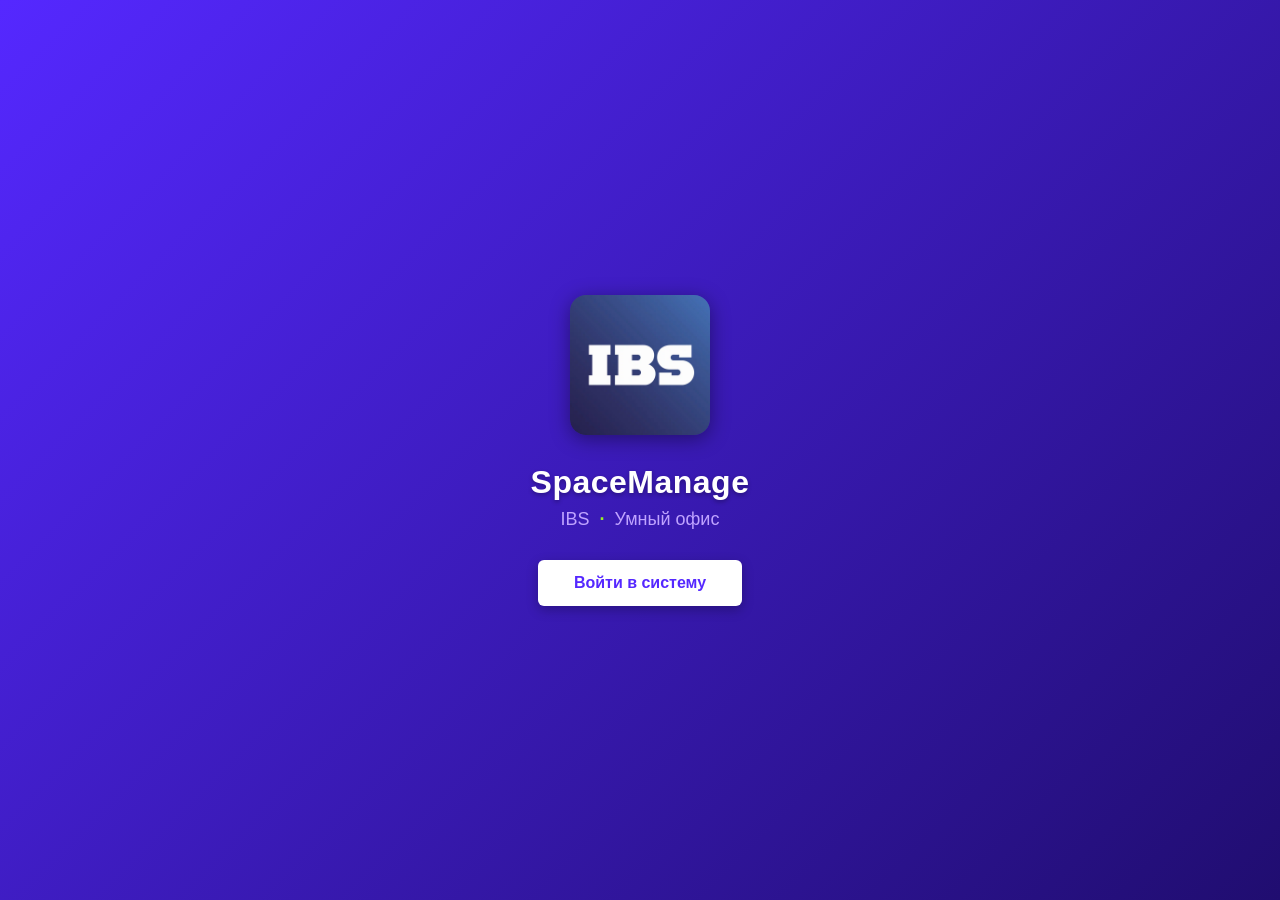
==== commit 4e1ff298: "Login update" ====
--- a/frontend/index.html
+++ b/frontend/index.html
@@ -1,169 +1,40 @@
-<!DOCTYPE html>
-<html lang="ru">
-<head>
-    <meta charset="UTF-8">
-    <meta name="viewport" content="width=device-width, initial-scale=1.0, user-scalable=no">
-    <title>SpaceManage Pro — IBS</title>
-    <link rel="stylesheet" href="css/base.css">
-</head>
-<body>
-<div class="app-wrapper">
-    <div class="sidebar-menu">
-        <div class="menu-logo">
-            <div class="menu-logo-img" id="menuLogoContainer">IBS</div>
-            <div class="menu-logo-text"><h2>SpaceManage</h2><p>IBS · Умный офис</p></div>
-        </div>
-        <div class="menu-nav">
-            <div class="menu-item btn-mp animated-btn" data-page="map">Карта офиса</div>
-            <div class="menu-item btn-cl animated-btn" data-page="calendar">Календарь</div>
-            <div class="menu-item btn-wp animated-btn" data-page="profile">Личный кабинет</div>
-        </div>
-        <div class="menu-user-card" id="menuUserCard">
-            <div class="menu-user-name" id="menuUserName">Гость</div>
-            <div class="menu-user-email" id="menuUserEmail">Войдите в систему</div>
-            <button class="btn-enter animated-btn" id="menuLoginBtn">Войти</button>
-            <button class="btn-ex animated-btn" id="menuLogoutBtn">Выйти</button>
-        </div>
-    </div>
-    <div class="main-area">
-        <div class="main-header">
-            <div class="logo-area">
-                <div class="logo-img-header" id="headerLogoContainer">IBS</div>
-                <div class="logo-text"><h1>SpaceManage Pro</h1><p>Санкт-Петербург, Английская набережная 70</p></div>
-            </div>
-            <div class="nav-controls">
-                <div class="office-selector"><select id="officeSelect"><option value="spb" selected>Санкт-Петербург</option><option value="msk">Москва — в разработке</option><option value="kazan">Казань — в разработке</option></select></div>
-                <div class="floor-selector"><select id="floorSelect"><option value="5" selected>5 этаж</option><option value="3">3 этаж</option></select></div>
-            </div>
-            <div class="filter-bar">
-                <div class="filter-group"><label>Дата</label><input type="date" id="globalDateFilter"></div>
-                <div class="filter-group"><label>С</label><input type="time" id="globalStartFilter" value="09:00"></div>
-                <div class="filter-group"><label>До</label><input type="time" id="globalEndFilter" value="20:00"></div>
-            </div>
-            <div class="header-actions">
-                <div class="dropdown"><button class="icon-btn animated-btn" id="notifBtn"></button><span id="notifBadge" class="notification-badge"></span><div class="dropdown-menu" id="notifMenu"><div class="dropdown-header">Уведомления<button id="clearAllNotifBtn" style="background:none;border:none;cursor:pointer;">✖</button></div><div id="notificationsList"></div></div></div>
-                <div class="dropdown"><button class="icon-btn animated-btn" id="profileBtn"></button><div class="dropdown-menu" id="profileMenu"><div class="dropdown-header" id="profileHeader">Профиль</div><div class="dropdown-item" id="viewProfileBtn">Мой профиль</div><div class="dropdown-item" id="loginBtnItem">Войти</div><div class="dropdown-item" id="logoutBtnItem" style="display:none;">Выйти</div></div></div>
-            </div>
-        </div>
-        <div id="mapPage"></div>
-        <div id="calendarPage" class="calendar-view">
-            <div class="calendar-stats">
-                <div class="stat-card">Мои брони <span id="calendarBookingsCount">0</span></div>
-            </div>
-            <div class="calendar-header"><button class="btn btn-secondary" id="prevMonthBtn">Назад</button><h2 id="currentMonthYear"></h2><button class="btn btn-secondary" id="nextMonthBtn">Вперёд</button></div>
-            <div class="calendar-grid" id="calendarGrid"><div class="calendar-weekday">Пн</div><div class="calendar-weekday">Вт</div><div class="calendar-weekday">Ср</div><div class="calendar-weekday">Чт</div><div class="calendar-weekday">Пт</div><div class="calendar-weekday">Сб</div><div class="calendar-weekday">Вс</div></div>
-        </div>
-        <div id="profilePage" class="profile-page">
-            <div class="profile-header"><div class="profile-title">Личный кабинет</div><button class="back-btn" id="backToMapBtn">На карту</button></div>
-            <div id="profileBookingsContainer" style="margin-bottom:20px;"><h4>Мои активные бронирования</h4><div id="profileBookingsList"></div></div>
-            <div id="adminPanelContainer"></div>
-        </div>
-    </div>
-</div>
-
-<!-- Модальное окно бронирования -->
-<div id="bookingModal" class="booking-modal">
-    <div class="booking-modal-content">
-        <h3>Бронирование места</h3>
-        <div id="modalSelectedSpace" style="margin-bottom: 20px; font-weight: 500; color: var(--ibs-blue);">—</div>
-        <div class="booking-two-columns">
-            <div class="booking-left-column">
-                <div class="form-group">
-                    <label>Дата</label>
-                    <input type="date" id="modalBookingDate">
-                </div>
-                <div class="form-group">
-                    <label>Начало</label>
-                    <input type="time" id="modalStartTime">
-                </div>
-                <div class="form-group">
-                    <label>Конец</label>
-                    <input type="time" id="modalEndTime">
-                </div>
-            </div>
-            <div class="booking-right-column">
-                <div class="invite-group">
-                    <div class="invite-header">
-                        <label>Пригласить коллег</label>
-                        <span id="capacityInfo" class="capacity-info"></span>
-                        <button type="button" class="add-invite-btn" id="addInviteBtn">+</button>
-                    </div>
-                    <div class="invite-list-wrapper">
-                        <div id="inviteListContainer" class="invite-list"></div>
-                    </div>
-                </div>
-            </div>
-        </div>
-        <div class="modal-buttons">
-            <button class="btn-cancel animated-btn" id="closeModalBtn">Отмена</button>
-            <button class="btn-book animated-btn" id="confirmBookingBtn">Забронировать</button>
-        </div>
-    </div>
-</div>
-
-<!-- Подтверждение бронирования -->
-<div class="confirm-popup" id="confirmPopup">
-    <div class="confirm-popup-title">Подтвердите бронирование</div>
-    <div id="confirmPopupInfo">—</div>
-    <div class="confirm-popup-btns">
-        <button class="btn-cancel animated-btn" id="confirmPopupCancelBtn">Отмена</button>
-        <button class="btn-ok animated-btn" id="confirmPopupOkBtn">Подтвердить</button>
-    </div>
-</div>
-
-<!-- Редактирование брони -->
-<div id="editModal" class="booking-modal">
-    <div class="booking-modal-content">
-        <h3>Редактирование брони</h3>
-        <div id="editSelectedSpace" style="margin-bottom: 20px; font-weight: 500; color: var(--ibs-blue);">—</div>
-        <div class="booking-two-columns">
-            <div class="booking-left-column">
-                <div class="form-group">
-                    <label>Дата</label>
-                    <input type="date" id="editBookingDate">
-                </div>
-                <div class="form-group">
-                    <label>Начало</label>
-                    <input type="time" id="editStartTime">
-                </div>
-                <div class="form-group">
-                    <label>Конец</label>
-                    <input type="time" id="editEndTime">
-                </div>
-            </div>
-            <div class="booking-right-column">
-                <div class="invite-group">
-                    <div class="invite-header">
-                        <label>Пригласить коллег</label>
-                        <span id="editCapacityInfo" class="capacity-info"></span>
-                        <button type="button" class="add-invite-btn" id="editAddInviteBtn">+</button>
-                    </div>
-                    <div class="invite-list-wrapper">
-                        <div id="editInviteListContainer" class="invite-list"></div>
-                    </div>
-                </div>
-            </div>
-        </div>
-        <div class="modal-buttons">
-            <button class="btn-ok animated-btn" id="saveEditBtn">Сохранить</button>
-            <button class="animated-btn btn-clo" id="closeEditBtn">Закрыть</button>
-        </div>
-    </div>
-</div>
-
-<!-- Авторизация -->
-<div id="authModal" class="booking-modal">
-    <div class="booking-modal-content">
-        <h3>Авторизация</h3>
-        <div class="form-group"><input type="text" id="loginLogin" placeholder="Логин"></div>
-        <div class="form-group"><input type="password" id="loginPassword" placeholder="Пароль"></div>
-        <div class="modal-buttons">
-            <button class="btn-secondary" id="closeAuthBtn">Отмена</button>
-            <button class="btn-primary" id="doLoginBtn">Войти</button>
-        </div>
-    </div>
-</div>
-<script src="js/floor.js"></script>
-<script src="js/base.js"></script>
-</body>
+<!DOCTYPE html>
+<html lang="ru">
+<head>
+    <meta charset="UTF-8">
+    <meta name="viewport" content="width=device-width, initial-scale=1.0">
+    <title>SpaceManage — IBS Умный офис</title>
+    <link rel="stylesheet" href="css/index.css">
+</head>
+<body>
+
+    <div class="brand-container">
+        <img class="brand-logo" src="assets/ibs-logo.png" alt="IBS Logo">
+        <h1 class="brand-title">SpaceManage</h1>
+        <p class="brand-subtitle">IBS <span>·</span> Умный офис</p>
+    </div>
+
+    <button class="open-btn" id="openModalBtn">Войти в систему</button>
+
+    <div class="modal-overlay" id="modalOverlay">
+        <div class="modal-content">
+            <span class="close-btn" id="closeModalBtn">&times;</span>
+            <h2>Авторизация</h2>
+            <form id="loginForm">
+                <div class="form-group">
+                    <label for="username">Логин:</label>
+                    <input type="text" id="username" required placeholder="Введите логин">
+                </div>
+                <div class="form-group">
+                    <label for="password">Пароль:</label>
+                    <input type="password" id="password" required placeholder="Введите пароль">
+                </div>
+                <button type="submit" class="submit-btn">Подтвердить</button>
+                <div id="loginError" class="error-msg"></div>
+            </form>
+        </div>
+    </div>
+
+<script src="js/index.js"></script>
+</body>
 </html>
--- a/frontend/css/index.css
+++ b/frontend/css/index.css
@@ -0,0 +1,168 @@
+body {
+    font-family: Arial, sans-serif;
+    background: linear-gradient(135deg, #5528ff 0%, #200d70 100%);
+    display: flex;
+    flex-direction: column;
+    justify-content: center;
+    align-items: center;
+    height: 100vh;
+    margin: 0;
+}
+
+.brand-container {
+    text-align: center;
+    margin-bottom: 30px;
+}
+
+.brand-logo {
+    width: 140px;
+    height: 140px;
+    border-radius: 16px;
+    box-shadow: 0 4px 20px rgba(0, 0, 0, 0.4);
+    margin-bottom: 25px;
+}
+
+.brand-title {
+    font-size: 32px;
+    font-weight: 700;
+    color: #ffffff;
+    margin: 0 0 8px 0;
+    text-shadow: 0 2px 4px rgba(0, 0, 0, 0.3);
+    letter-spacing: 0.5px;
+}
+
+.brand-subtitle {
+    font-size: 18px;
+    color: #bfa3ff;
+    margin: 0;
+    font-weight: normal;
+}
+
+.brand-subtitle span {
+    color: #96f023;
+    font-weight: bold;
+    margin: 0 5px;
+}
+
+.open-btn {
+    padding: 14px 36px;
+    font-size: 16px;
+    font-weight: bold;
+    color: #5528ff;
+    background-color: #ffffff;
+    border: none;
+    border-radius: 6px;
+    cursor: pointer;
+    transition: all 0.3s ease;
+    box-shadow: 0 4px 12px rgba(0, 0, 0, 0.25);
+}
+
+.open-btn:hover {
+    background-color: #f3f4f6;
+    transform: translateY(-2px);
+    box-shadow: 0 6px 18px rgba(0, 0, 0, 0.35);
+}
+
+.modal-overlay {
+    display: none;
+    position: fixed;
+    top: 0;
+    left: 0;
+    width: 100%;
+    height: 100%;
+    background-color: rgba(32, 13, 112, 0.6);
+    justify-content: center;
+    align-items: center;
+    z-index: 1000;
+    backdrop-filter: blur(4px);
+}
+
+.modal-content {
+    background-color: #fff;
+    padding: 30px;
+    border-radius: 12px;
+    width: 100%;
+    max-width: 400px;
+    box-shadow: 0 10px 30px rgba(0, 0, 0, 0.4);
+    position: relative;
+}
+
+.close-btn {
+    position: absolute;
+    top: 10px;
+    right: 15px;
+    font-size: 26px;
+    cursor: pointer;
+    color: #aaa;
+    line-height: 1;
+}
+
+.close-btn:hover {
+    color: #5528ff;
+}
+
+h2 {
+    margin-top: 0;
+    margin-bottom: 25px;
+    text-align: center;
+    color: #5528ff;
+    font-size: 24px;
+}
+
+.form-group {
+    margin-bottom: 18px;
+}
+
+.form-group label {
+    display: block;
+    margin-bottom: 6px;
+    font-weight: bold;
+    color: #4b5563;
+    font-size: 14px;
+}
+
+.form-group input,
+.form-group select {
+    width: 100%;
+    padding: 11px;
+    border: 1px solid #d1d5db;
+    border-radius: 6px;
+    box-sizing: border-box;
+    font-size: 14px;
+    outline: none;
+    transition: all 0.2s;
+}
+
+.form-group input:focus,
+.form-group select:focus {
+    border-color: #96f023;
+    box-shadow: 0 0 0 3px rgba(150, 240, 35, 0.3);
+}
+
+.submit-btn {
+    width: 100%;
+    padding: 12px;
+    background-color: #96f023;
+    color: #200d70;
+    border: none;
+    border-radius: 6px;
+    font-size: 16px;
+    font-weight: bold;
+    cursor: pointer;
+    margin-top: 10px;
+    transition: all 0.2s;
+    box-shadow: 0 2px 6px rgba(150, 240, 35, 0.2);
+}
+
+.submit-btn:hover {
+    background-color: #82df14;
+    box-shadow: 0 4px 12px rgba(150, 240, 35, 0.4);
+}
+
+.error-msg {
+    color: #e74c3c;
+    font-size: 12px;
+    margin-top: 5px;
+    display: block;
+    text-align: center;
+}
